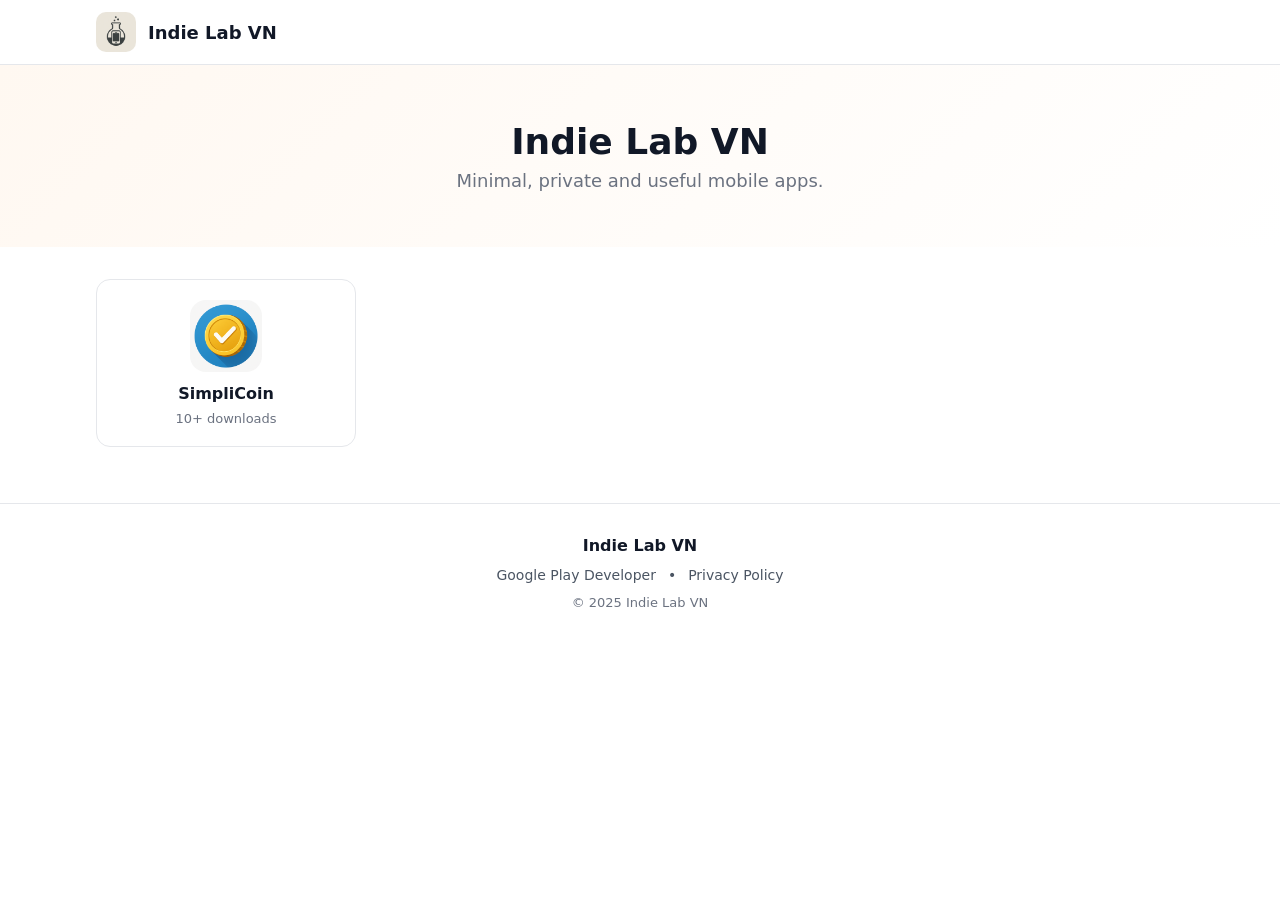
==== index.html @ 0fabdaf9 "first commit" ====
<!DOCTYPE html>
<html lang="en">
<head>
  <meta charset="UTF-8">
  <meta name="viewport" content="width=device-width, initial-scale=1">
  <title>Indie Lab VN</title>
  <meta name="description" content="Indie Lab VN - Minimal, useful mobile apps.">
  <link rel="icon" type="image/png" href="/images/icon.png">
  <style>
    :root { --fg:#111827; --muted:#6B7280; --accent:#EA580C; --bg:#ffffff; --card:#ffffff; --border:#e5e7eb; }
    *{box-sizing:border-box}
    body{margin:0;font-family:system-ui, -apple-system, Segoe UI, Roboto, Ubuntu, Cantarell, Noto Sans, Helvetica Neue, Arial, "Apple Color Emoji","Segoe UI Emoji";color:var(--fg);background:var(--bg);}
    a{color:inherit;text-decoration:none}
    .container{max-width:1120px;margin:0 auto;padding:0 16px}
    header{border-bottom:1px solid var(--border);background:#fff}
    .header-inner{display:flex;align-items:center;justify-content:space-between;height:64px}
    .brand{display:flex;align-items:center;gap:12px}
    .brand img{width:40px;height:40px;border-radius:10px}
    .brand h1{font-size:18px;margin:0}
    .hero{padding:56px 0;background:linear-gradient(135deg,#fff8f1 0%, #fff 100%);text-align:center}
    .hero h2{font-size:36px;margin:0 0 8px}
    .hero p{margin:0;color:var(--muted);font-size:18px}
    .grid{display:grid;grid-template-columns:repeat(1,minmax(0,1fr));gap:16px;padding:32px 0}
    @media(min-width:640px){.grid{grid-template-columns:repeat(2,1fr)}}
    @media(min-width:1024px){.grid{grid-template-columns:repeat(4,1fr)}}
    .card{border:1px solid var(--border);border-radius:14px;background:var(--card);padding:20px;transition:transform .2s ease, box-shadow .2s ease}
    .card:hover{transform:translateY(-2px);box-shadow:0 6px 20px rgba(17,24,39,.06)}
    .card .icon{display:flex;justify-content:center;margin-bottom:12px}
    .card .icon img{width:72px;height:72px;border-radius:16px}
    .card h3{font-size:16px;margin:8px 0;text-align:center}
    .meta{display:flex;justify-content:center;gap:10px;color:#6b7280;font-size:13px}
    footer{border-top:1px solid var(--border);padding:32px 0;margin-top:24px}
    .footer-links{display:flex;flex-wrap:wrap;gap:12px;justify-content:center;font-size:14px;color:#4b5563}
    .btn{display:inline-flex;align-items:center;gap:8px;padding:10px 14px;border-radius:10px;background:var(--accent);color:#fff;font-weight:600}
  </style>
</head>
<body>
  <header>
    <div class="container header-inner">
      <a class="brand" href="/">
        <img src="images\icon.png" alt="Indie Lab VN icon">
        <h1>Indie Lab VN</h1>
      </a>
    </div>
  </header>

  <main>
    <section class="hero">
      <div class="container">
        <h2>Indie Lab VN</h2>
        <p>Minimal, private and useful mobile apps.</p>
      </div>
    </section>

    <section>
      <div class="container">
        <div class="grid">
          <a class="card" href="apps\simplicoin.html">
            <div class="icon">
              <img src="images\simplicoin\icon.png" alt="Simple Calculator icon">
            </div>
            <h3>SimpliCoin</h3>
            <div class="meta">
              <span>10+ downloads</span>
            </div>
          </a>
          <!-- Add more apps by duplicating this card and editing -->
        </div>
      </div>
    </section>
  </main>

  <footer>
    <div class="container">
      <div style="text-align:center;margin-bottom:12px">
        <strong>Indie Lab VN</strong>
      </div>
      <nav class="footer-links">
        <a href="https://play.google.com/store/apps/dev" target="_blank" rel="noopener">Google Play Developer</a>
        <span>•</span>
        <a href="privacy\index.html">Privacy Policy</a>
      </nav>
      <div style="text-align:center;color:#6B7280;font-size:13px;margin-top:12px">© 2025 Indie Lab VN</div>
    </div>
  </footer>
</body>
</html>
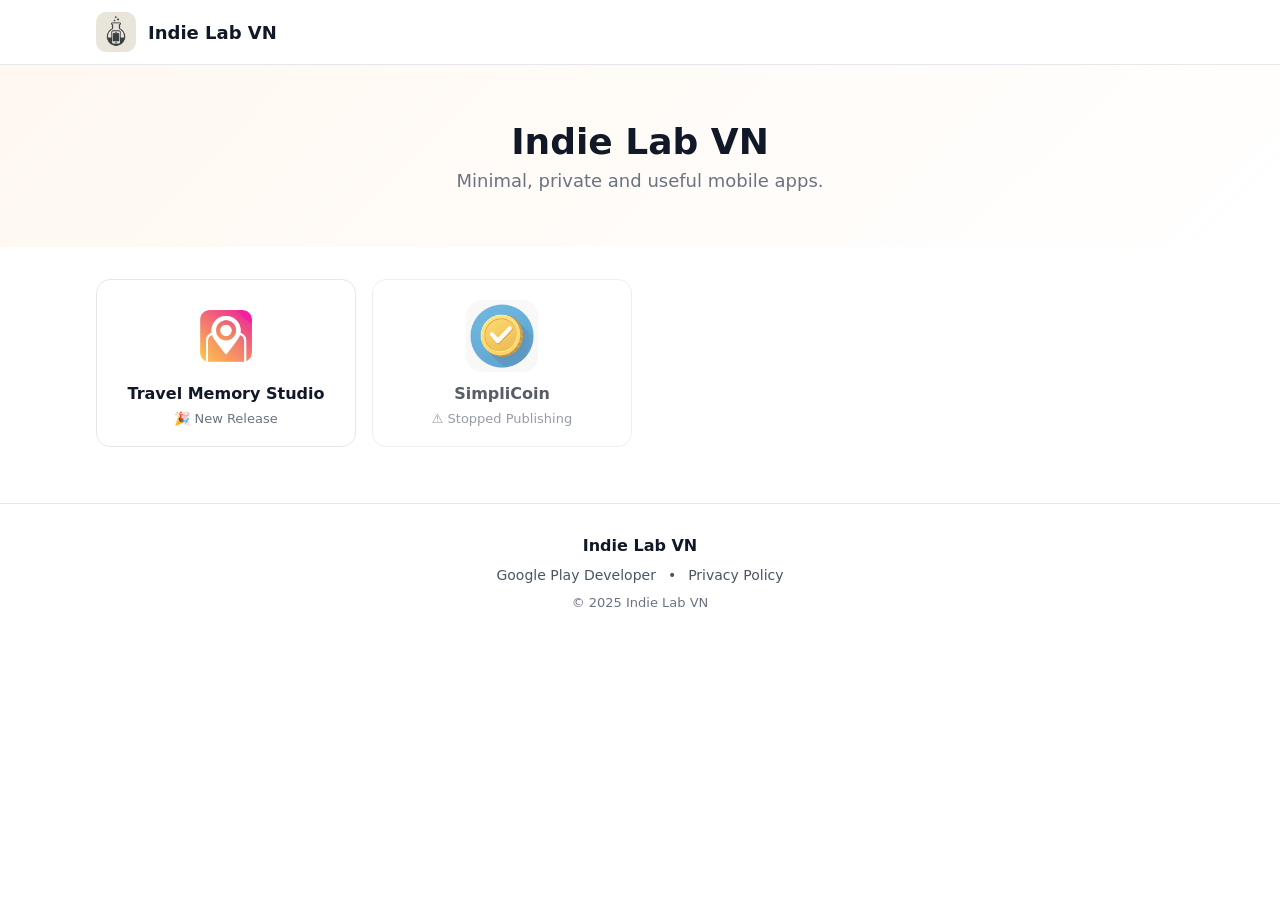
==== commit 082fc156: "add new product" ====
--- a/index.html
+++ b/index.html
@@ -55,13 +55,22 @@
     <section>
       <div class="container">
         <div class="grid">
-          <a class="card" href="apps\simplicoin.html">
+          <a class="card" href="apps/travel-memory-studio.html">
             <div class="icon">
-              <img src="images\simplicoin\icon.png" alt="Simple Calculator icon">
+              <img src="images/travel-memory-studio/logo.png" alt="Travel Memory Studio icon">
+            </div>
+            <h3>Travel Memory Studio</h3>
+            <div class="meta">
+              <span>🎉 New Release</span>
+            </div>
+          </a>
+          <a class="card" href="apps/simplicoin.html" style="opacity: 0.7;">
+            <div class="icon">
+              <img src="images/simplicoin/icon.png" alt="SimpliCoin icon">
             </div>
             <h3>SimpliCoin</h3>
             <div class="meta">
-              <span>10+ downloads</span>
+              <span>⚠️ Stopped Publishing</span>
             </div>
           </a>
           <!-- Add more apps by duplicating this card and editing -->
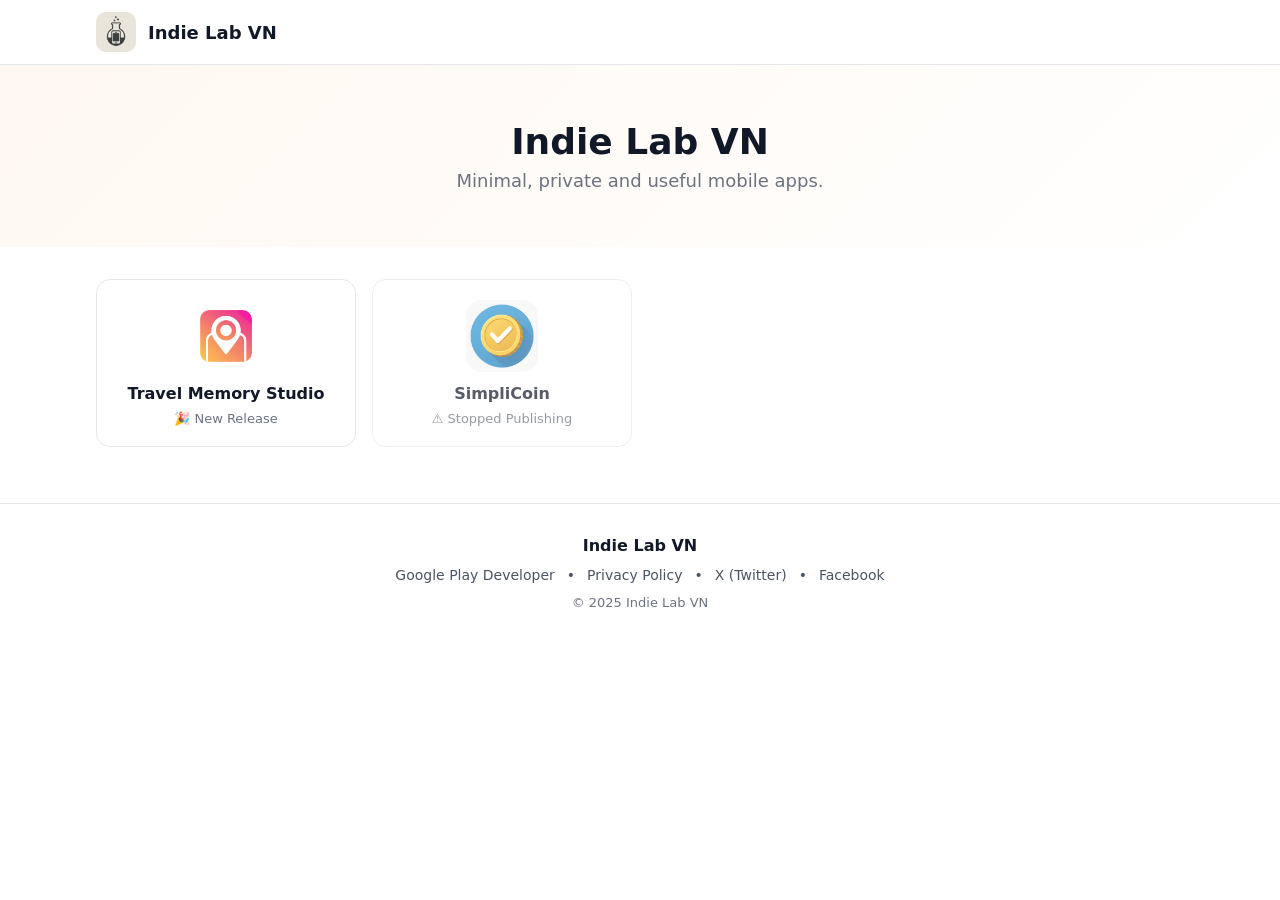
==== commit 09a928f7: "add link to X and fanpage" ====
--- a/index.html
+++ b/index.html
@@ -88,6 +88,10 @@
         <a href="https://play.google.com/store/apps/dev" target="_blank" rel="noopener">Google Play Developer</a>
         <span>•</span>
         <a href="privacy\index.html">Privacy Policy</a>
+        <span>•</span>
+        <a href="https://x.com/dinhtintr03" target="_blank" rel="noopener">X (Twitter)</a>
+        <span>•</span>
+        <a href="https://www.facebook.com/profile.php?id=61581807384739" target="_blank" rel="noopener">Facebook</a>
       </nav>
       <div style="text-align:center;color:#6B7280;font-size:13px;margin-top:12px">© 2025 Indie Lab VN</div>
     </div>
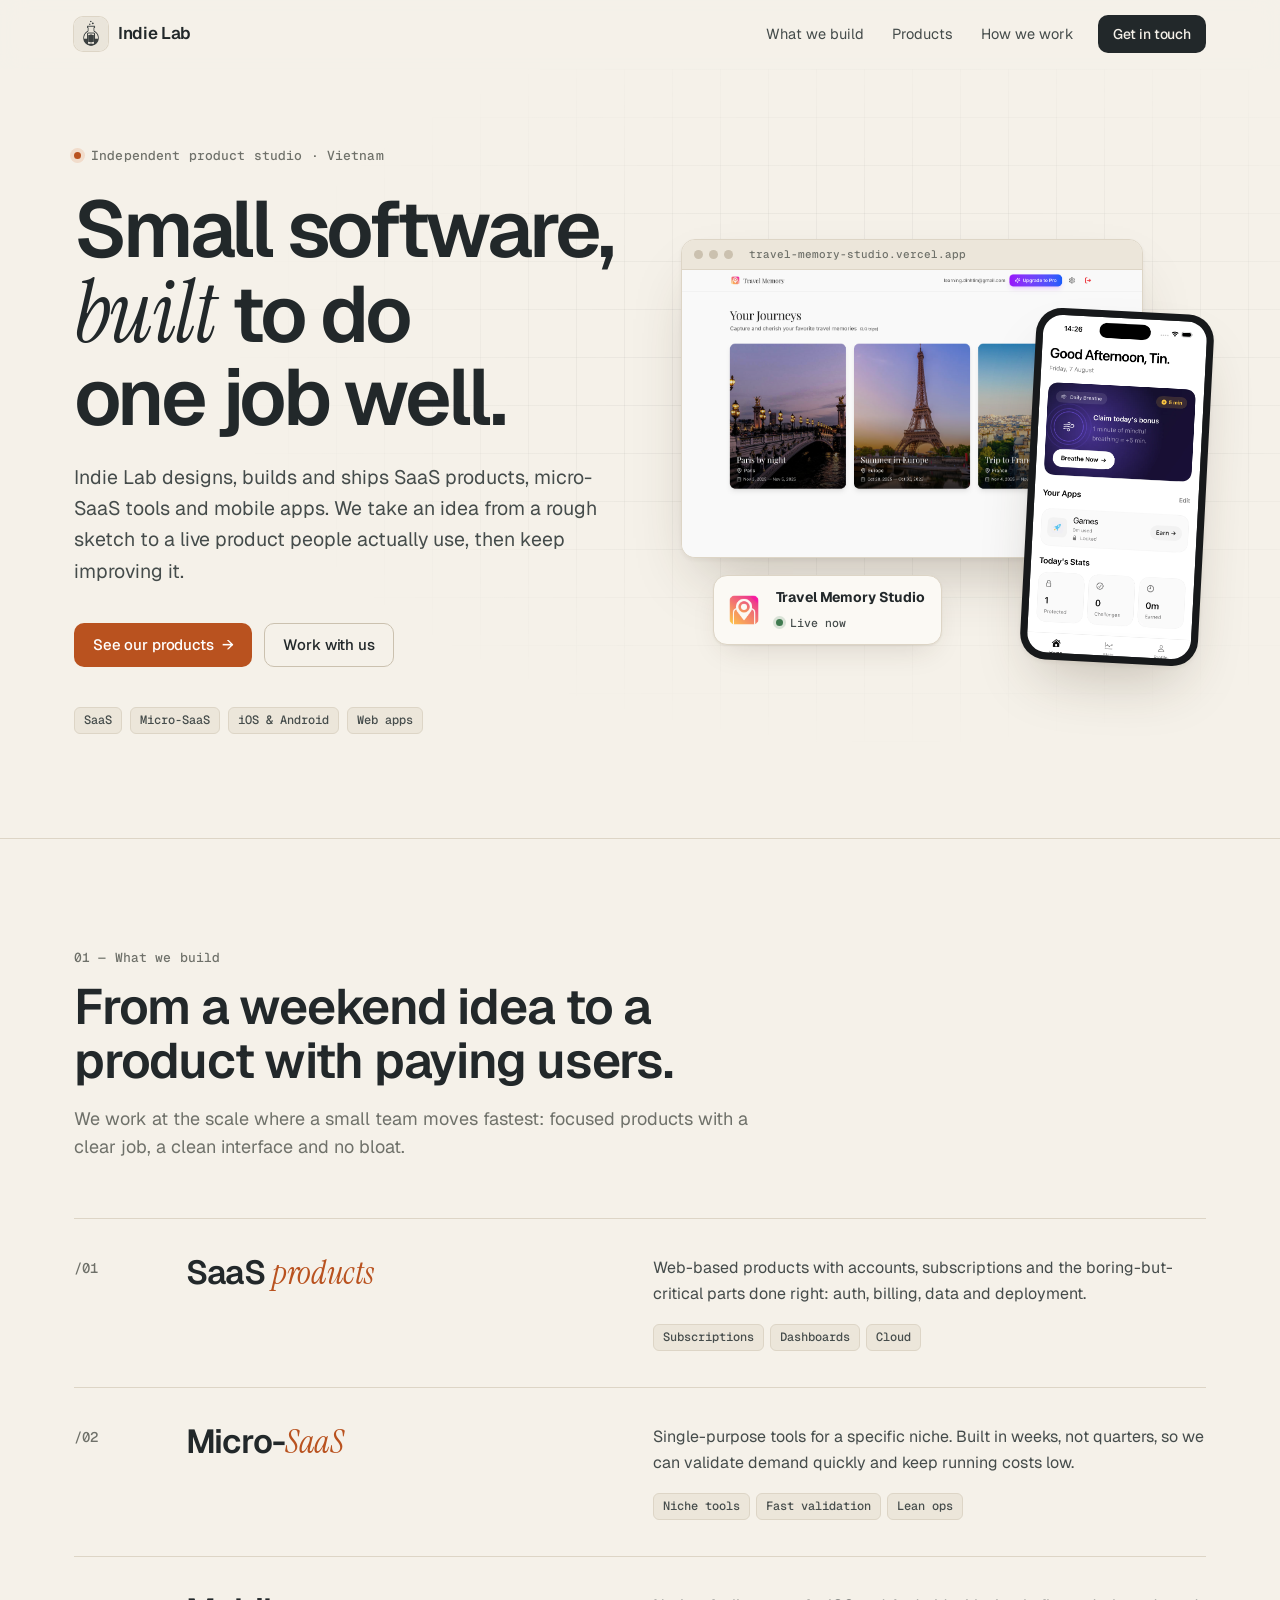
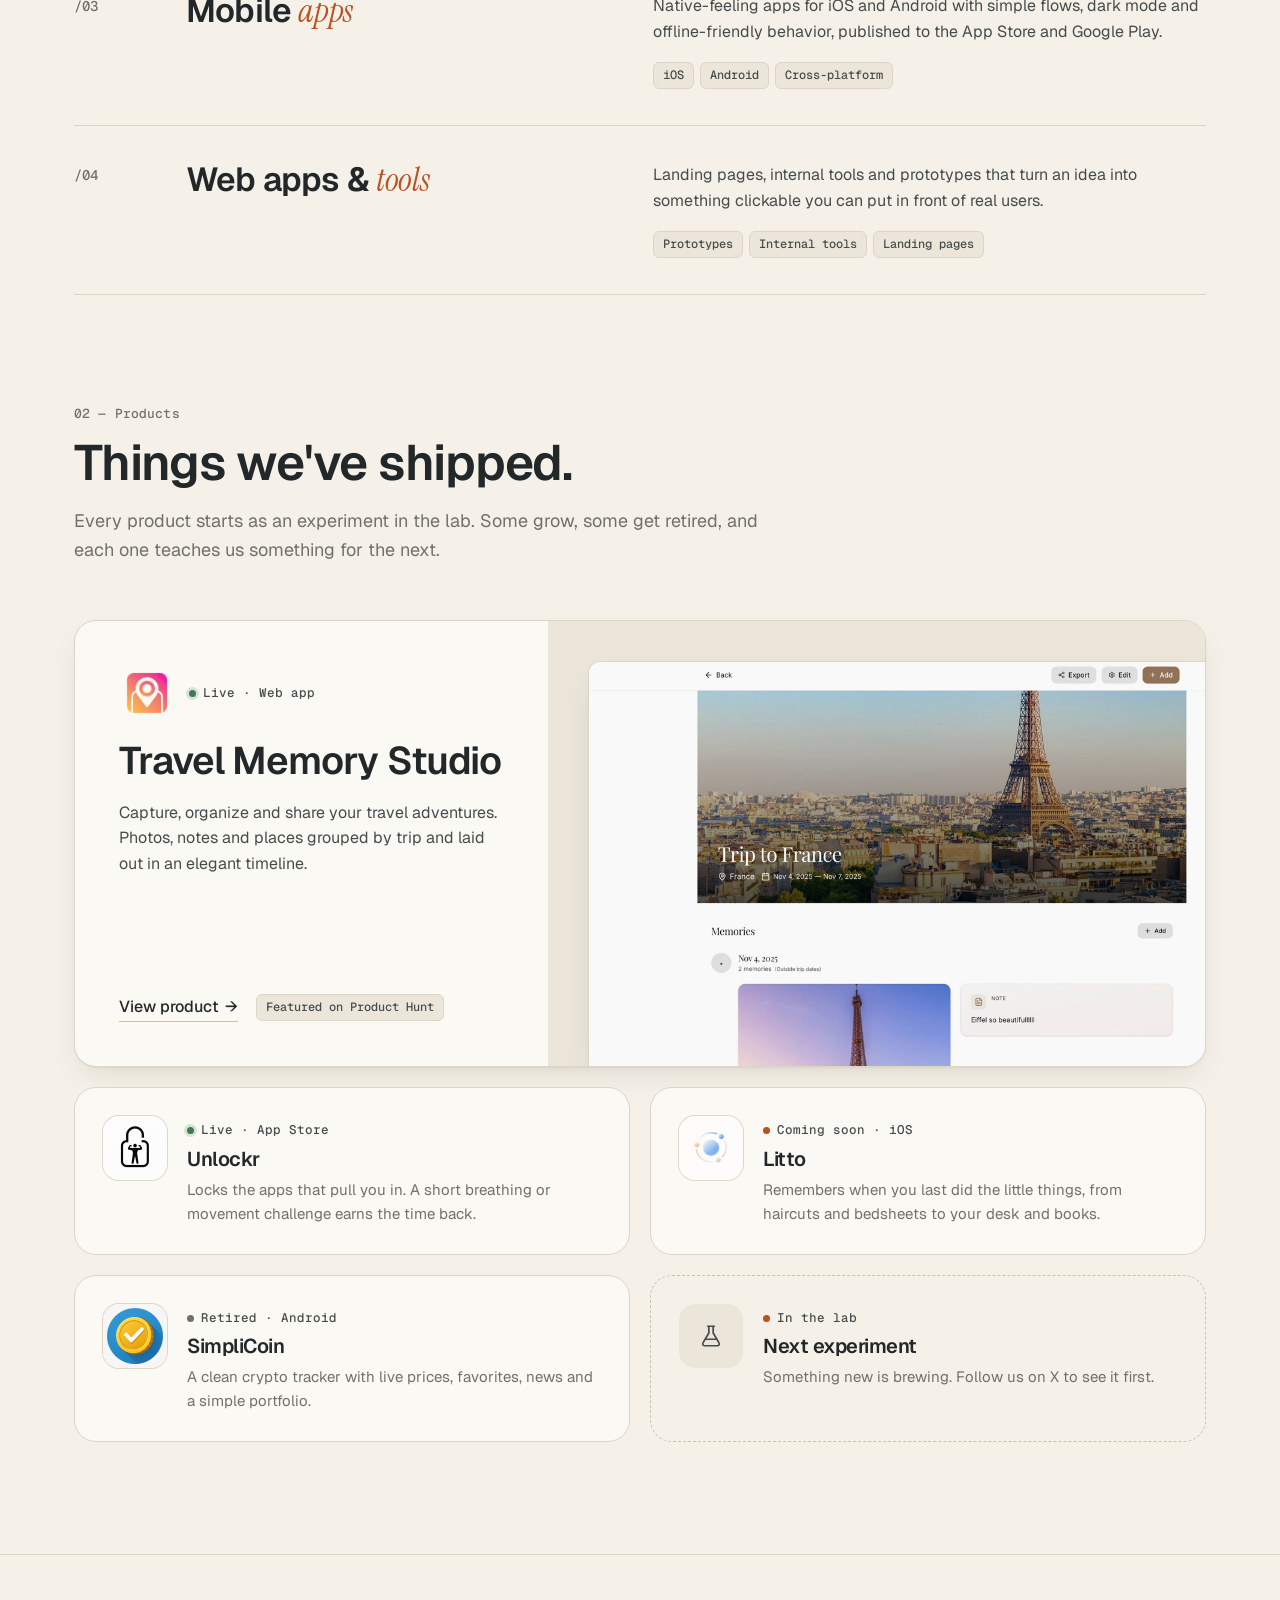
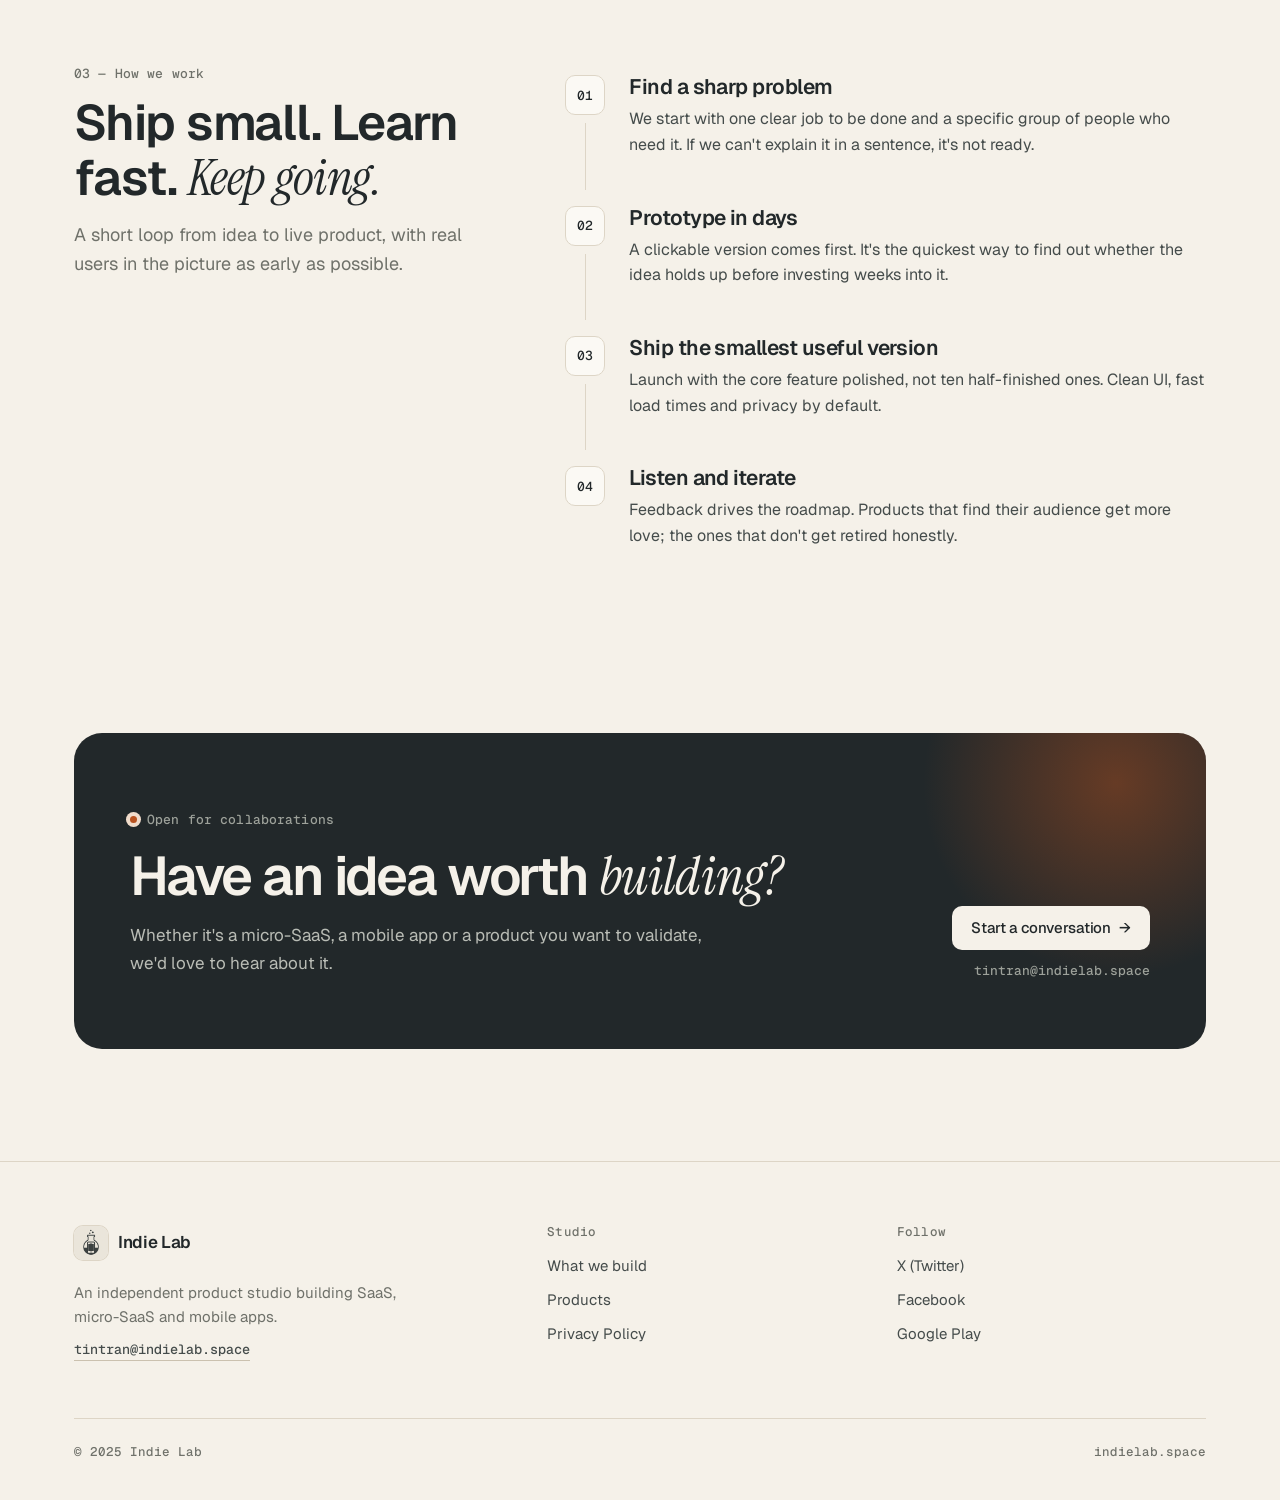
==== commit a24e0b20: "Move to indielab.space and redesign site as a product studio - Point CNAME to indielab.space and ren" ====
--- a/index.html
+++ b/index.html
@@ -1,101 +1,314 @@
 <!DOCTYPE html>
 <html lang="en">
+
 <head>
   <meta charset="UTF-8">
   <meta name="viewport" content="width=device-width, initial-scale=1">
-  <title>Indie Lab VN</title>
-  <meta name="description" content="Indie Lab VN - Minimal, useful mobile apps.">
+  <title>Indie Lab — SaaS, micro-SaaS &amp; mobile app studio</title>
+  <meta name="description"
+    content="Indie Lab is an independent product studio from Vietnam building SaaS, micro-SaaS and mobile apps — small, focused software that does one job well.">
+  <link rel="canonical" href="https://indielab.space/">
+  <meta property="og:type" content="website">
+  <meta property="og:site_name" content="Indie Lab">
+  <meta property="og:title" content="Indie Lab — SaaS, micro-SaaS &amp; mobile app studio">
+  <meta property="og:description"
+    content="Small, focused software that does one job well. Built and shipped by an independent lab.">
+  <meta property="og:url" content="https://indielab.space/">
+  <meta property="og:image" content="https://indielab.space/images/icon.png">
+  <meta name="twitter:card" content="summary">
+  <meta name="twitter:site" content="@dinhtintr03">
+  <meta name="theme-color" content="#F5F1E9">
   <link rel="icon" type="image/png" href="/images/icon.png">
-  <style>
-    :root { --fg:#111827; --muted:#6B7280; --accent:#EA580C; --bg:#ffffff; --card:#ffffff; --border:#e5e7eb; }
-    *{box-sizing:border-box}
-    body{margin:0;font-family:system-ui, -apple-system, Segoe UI, Roboto, Ubuntu, Cantarell, Noto Sans, Helvetica Neue, Arial, "Apple Color Emoji","Segoe UI Emoji";color:var(--fg);background:var(--bg);}
-    a{color:inherit;text-decoration:none}
-    .container{max-width:1120px;margin:0 auto;padding:0 16px}
-    header{border-bottom:1px solid var(--border);background:#fff}
-    .header-inner{display:flex;align-items:center;justify-content:space-between;height:64px}
-    .brand{display:flex;align-items:center;gap:12px}
-    .brand img{width:40px;height:40px;border-radius:10px}
-    .brand h1{font-size:18px;margin:0}
-    .hero{padding:56px 0;background:linear-gradient(135deg,#fff8f1 0%, #fff 100%);text-align:center}
-    .hero h2{font-size:36px;margin:0 0 8px}
-    .hero p{margin:0;color:var(--muted);font-size:18px}
-    .grid{display:grid;grid-template-columns:repeat(1,minmax(0,1fr));gap:16px;padding:32px 0}
-    @media(min-width:640px){.grid{grid-template-columns:repeat(2,1fr)}}
-    @media(min-width:1024px){.grid{grid-template-columns:repeat(4,1fr)}}
-    .card{border:1px solid var(--border);border-radius:14px;background:var(--card);padding:20px;transition:transform .2s ease, box-shadow .2s ease}
-    .card:hover{transform:translateY(-2px);box-shadow:0 6px 20px rgba(17,24,39,.06)}
-    .card .icon{display:flex;justify-content:center;margin-bottom:12px}
-    .card .icon img{width:72px;height:72px;border-radius:16px}
-    .card h3{font-size:16px;margin:8px 0;text-align:center}
-    .meta{display:flex;justify-content:center;gap:10px;color:#6b7280;font-size:13px}
-    footer{border-top:1px solid var(--border);padding:32px 0;margin-top:24px}
-    .footer-links{display:flex;flex-wrap:wrap;gap:12px;justify-content:center;font-size:14px;color:#4b5563}
-    .btn{display:inline-flex;align-items:center;gap:8px;padding:10px 14px;border-radius:10px;background:var(--accent);color:#fff;font-weight:600}
-  </style>
+  <link rel="apple-touch-icon" href="/images/icon.png">
+  <link rel="preconnect" href="https://fonts.googleapis.com">
+  <link rel="preconnect" href="https://fonts.gstatic.com" crossorigin>
+  <link
+    href="https://fonts.googleapis.com/css2?family=Geist:wght@400;500;600;700&family=Geist+Mono:wght@400;500&family=Instrument+Serif:ital@0;1&display=swap"
+    rel="stylesheet">
+  <link rel="stylesheet" href="/assets/site.css">
+  <script>document.documentElement.classList.add('js')</script>
+  <script src="/assets/site.js" defer></script>
 </head>
+
 <body>
-  <header>
+  <a class="skip" href="#main">Skip to content</a>
+
+  <header class="site-header">
     <div class="container header-inner">
-      <a class="brand" href="/">
-        <img src="images\icon.png" alt="Indie Lab VN icon">
-        <h1>Indie Lab VN</h1>
+      <a class="brand" href="/" aria-label="Indie Lab home">
+        <img src="/images/icon.png" alt="" width="34" height="34">
+        <span>Indie Lab</span>
       </a>
+      <nav class="nav" aria-label="Primary">
+        <a href="#build">What we build</a>
+        <a href="#work">Products</a>
+        <a href="#process">How we work</a>
+        <a class="btn btn-primary btn-sm" href="#contact">Get in touch</a>
+      </nav>
     </div>
   </header>
 
-  <main>
+  <main id="main">
+    <!-- Hero -->
     <section class="hero">
+      <div class="container hero-grid">
+        <div>
+          <span class="eyebrow reveal"><span class="dot"></span>Independent product studio · Vietnam</span>
+          <h1 class="reveal" style="--d:.06s">Small software, <span class="serif">built</span> to do one job well.</h1>
+          <p class="lede reveal" style="--d:.12s">Indie Lab designs, builds and ships SaaS products, micro-SaaS tools
+            and mobile apps. We take an idea from a rough sketch to a live product people actually use, then keep
+            improving it.</p>
+          <div class="hero-actions reveal" style="--d:.18s">
+            <a class="btn btn-accent" href="#work">See our products <span class="arrow" aria-hidden="true">→</span></a>
+            <a class="btn btn-ghost" href="#contact">Work with us</a>
+          </div>
+          <div class="hero-meta reveal" style="--d:.24s">
+            <span class="tag">SaaS</span>
+            <span class="tag">Micro-SaaS</span>
+            <span class="tag">iOS &amp; Android</span>
+            <span class="tag">Web apps</span>
+          </div>
+        </div>
+
+        <div class="collage reveal" style="--d:.15s" aria-hidden="true">
+          <div class="window">
+            <div class="window-bar">
+              <span></span><span></span><span></span><small>travel-memory-studio.vercel.app</small>
+            </div>
+            <img src="/images/travel-memory-studio/screenshots/0B77A373-2F72-4C60-94D4-BD437EB1A4AD.png" alt="">
+          </div>
+          <div class="phone">
+            <img src="/images/unlockr/screenshots/home.webp" alt="">
+          </div>
+          <div class="chip">
+            <img src="/images/travel-memory-studio/logo.png" alt="">
+            <div>
+              <strong>Travel Memory Studio</strong>
+              <span class="status live">Live now</span>
+            </div>
+          </div>
+        </div>
+      </div>
+    </section>
+
+    <hr class="divider">
+
+    <!-- What we build -->
+    <section class="section" id="build">
       <div class="container">
-        <h2>Indie Lab VN</h2>
-        <p>Minimal, private and useful mobile apps.</p>
-      </div>
-    </section>
-
-    <section>
+        <div class="section-head reveal">
+          <span class="eyebrow">01 — What we build</span>
+          <h2>From a weekend idea to a product with paying users.</h2>
+          <p>We work at the scale where a small team moves fastest: focused products with a clear job, a clean interface
+            and no bloat.</p>
+        </div>
+
+        <div class="disciplines">
+          <article class="discipline reveal">
+            <span class="num">/01</span>
+            <h3>SaaS <span class="serif">products</span></h3>
+            <div>
+              <p>Web-based products with accounts, subscriptions and the boring-but-critical parts done right: auth,
+                billing, data and deployment.</p>
+              <div class="tags"><span class="tag">Subscriptions</span><span class="tag">Dashboards</span><span
+                  class="tag">Cloud</span></div>
+            </div>
+          </article>
+          <article class="discipline reveal">
+            <span class="num">/02</span>
+            <h3>Micro-<span class="serif">SaaS</span></h3>
+            <div>
+              <p>Single-purpose tools for a specific niche. Built in weeks, not quarters, so we can validate demand
+                quickly and keep running costs low.</p>
+              <div class="tags"><span class="tag">Niche tools</span><span class="tag">Fast validation</span><span
+                  class="tag">Lean ops</span></div>
+            </div>
+          </article>
+          <article class="discipline reveal">
+            <span class="num">/03</span>
+            <h3>Mobile <span class="serif">apps</span></h3>
+            <div>
+              <p>Native-feeling apps for iOS and Android with simple flows, dark mode and offline-friendly behavior,
+                published to the App Store and Google Play.</p>
+              <div class="tags"><span class="tag">iOS</span><span class="tag">Android</span><span
+                  class="tag">Cross-platform</span></div>
+            </div>
+          </article>
+          <article class="discipline reveal">
+            <span class="num">/04</span>
+            <h3>Web apps &amp; <span class="serif">tools</span></h3>
+            <div>
+              <p>Landing pages, internal tools and prototypes that turn an idea into something clickable you can put in
+                front of real users.</p>
+              <div class="tags"><span class="tag">Prototypes</span><span class="tag">Internal tools</span><span
+                  class="tag">Landing pages</span></div>
+            </div>
+          </article>
+        </div>
+      </div>
+    </section>
+
+    <!-- Products -->
+    <section class="section" id="work" style="padding-top:0">
       <div class="container">
-        <div class="grid">
-          <a class="card" href="apps/travel-memory-studio.html">
-            <div class="icon">
-              <img src="images/travel-memory-studio/logo.png" alt="Travel Memory Studio icon">
+        <div class="section-head reveal">
+          <span class="eyebrow">02 — Products</span>
+          <h2>Things we've shipped.</h2>
+          <p>Every product starts as an experiment in the lab. Some grow, some get retired, and each one teaches us
+            something for the next.</p>
+        </div>
+
+        <a class="feature-card reveal" href="/apps/travel-memory-studio.html">
+          <div class="feature-body">
+            <div class="app-id">
+              <img src="/images/travel-memory-studio/logo.png" alt="Travel Memory Studio icon" width="56" height="56">
+              <span class="status live">Live · Web app</span>
             </div>
             <h3>Travel Memory Studio</h3>
-            <div class="meta">
-              <span>🎉 New Release</span>
+            <p>Capture, organize and share your travel adventures. Photos, notes and places grouped by trip and laid out
+              in an elegant timeline.</p>
+            <div class="actions">
+              <span class="link-arrow">View product <span class="arrow" aria-hidden="true">→</span></span>
+              <span class="tag">Featured on Product Hunt</span>
+            </div>
+          </div>
+          <div class="feature-media">
+            <img src="/images/travel-memory-studio/screenshots/EC80188B-14FF-4B1F-B94F-28E29C2C4F31_1_105_c.jpeg"
+              alt="Travel Memory Studio trip page with a cover photo of Paris and a memories timeline" loading="lazy">
+          </div>
+        </a>
+
+        <div class="work-grid">
+          <a class="work-card reveal" href="/apps/unlockr.html">
+            <img src="/images/unlockr/icon.png" alt="Unlockr icon" width="64" height="64">
+            <div>
+              <span class="status live">Live · App Store</span>
+              <h3>Unlockr</h3>
+              <p>Locks the apps that pull you in. A short breathing or movement challenge earns the time back.</p>
             </div>
           </a>
-          <a class="card" href="apps/simplicoin.html" style="opacity: 0.7;">
-            <div class="icon">
-              <img src="images/simplicoin/icon.png" alt="SimpliCoin icon">
-            </div>
-            <h3>SimpliCoin</h3>
-            <div class="meta">
-              <span>⚠️ Stopped Publishing</span>
+          <a class="work-card reveal" href="/apps/litto.html" style="--d:.08s">
+            <img src="/images/litto/icon.png" alt="Litto icon" width="64" height="64">
+            <div>
+              <span class="status soon">Coming soon · iOS</span>
+              <h3>Litto</h3>
+              <p>Remembers when you last did the little things, from haircuts and bedsheets to your desk and books.</p>
             </div>
           </a>
-          <!-- Add more apps by duplicating this card and editing -->
+          <a class="work-card reveal" href="/apps/simplicoin.html">
+            <img src="/images/simplicoin/icon.png" alt="SimpliCoin icon" width="64" height="64">
+            <div>
+              <span class="status">Retired · Android</span>
+              <h3>SimpliCoin</h3>
+              <p>A clean crypto tracker with live prices, favorites, news and a simple portfolio.</p>
+            </div>
+          </a>
+          <div class="work-card placeholder reveal" style="--d:.08s">
+            <div class="flask" aria-hidden="true">
+              <svg width="26" height="26" viewBox="0 0 24 24" fill="none" stroke="currentColor" stroke-width="1.6"
+                stroke-linecap="round" stroke-linejoin="round">
+                <path d="M9 3h6M10 3v6.2L4.6 18.4A1.7 1.7 0 0 0 6.1 21h11.8a1.7 1.7 0 0 0 1.5-2.6L14 9.2V3" />
+                <path d="M7.5 15h9" />
+              </svg>
+            </div>
+            <div>
+              <span class="status soon">In the lab</span>
+              <h3>Next experiment</h3>
+              <p>Something new is brewing. Follow us on X to see it first.</p>
+            </div>
+          </div>
+        </div>
+      </div>
+    </section>
+
+    <hr class="divider">
+
+    <!-- Process -->
+    <section class="section" id="process">
+      <div class="container process-wrap">
+        <div class="section-head reveal">
+          <span class="eyebrow">03 — How we work</span>
+          <h2>Ship small. Learn fast. <span class="serif">Keep going.</span></h2>
+          <p>A short loop from idea to live product, with real users in the picture as early as possible.</p>
+        </div>
+
+        <ol class="steps">
+          <li class="reveal">
+            <h3>Find a sharp problem</h3>
+            <p>We start with one clear job to be done and a specific group of people who need it. If we can't explain it
+              in a sentence, it's not ready.</p>
+          </li>
+          <li class="reveal">
+            <h3>Prototype in days</h3>
+            <p>A clickable version comes first. It's the quickest way to find out whether the idea holds up before
+              investing weeks into it.</p>
+          </li>
+          <li class="reveal">
+            <h3>Ship the smallest useful version</h3>
+            <p>Launch with the core feature polished, not ten half-finished ones. Clean UI, fast load times and privacy
+              by default.</p>
+          </li>
+          <li class="reveal">
+            <h3>Listen and iterate</h3>
+            <p>Feedback drives the roadmap. Products that find their audience get more love; the ones that don't get
+              retired honestly.</p>
+          </li>
+        </ol>
+      </div>
+    </section>
+
+    <!-- Contact -->
+    <section class="section-tight" id="contact">
+      <div class="container">
+        <div class="cta reveal">
+          <div>
+            <span class="eyebrow"><span class="dot"></span>Open for collaborations</span>
+            <h2>Have an idea worth <span class="serif">building?</span></h2>
+            <p>Whether it's a micro-SaaS, a mobile app or a product you want to validate, we'd love to hear about it.
+            </p>
+          </div>
+          <div>
+            <a class="btn btn-light" href="mailto:tintran@indielab.space?subject=Hello%20Indie%20Lab">Start a
+              conversation <span class="arrow" aria-hidden="true">→</span></a>
+            <span class="cta-mail">tintran@indielab.space</span>
+          </div>
         </div>
       </div>
     </section>
   </main>
 
-  <footer>
+  <footer class="site-footer">
     <div class="container">
-      <div style="text-align:center;margin-bottom:12px">
-        <strong>Indie Lab VN</strong>
-      </div>
-      <nav class="footer-links">
-        <a href="https://play.google.com/store/apps/dev" target="_blank" rel="noopener">Google Play Developer</a>
-        <span>•</span>
-        <a href="privacy\index.html">Privacy Policy</a>
-        <span>•</span>
-        <a href="https://x.com/dinhtintr03" target="_blank" rel="noopener">X (Twitter)</a>
-        <span>•</span>
-        <a href="https://www.facebook.com/profile.php?id=61581807384739" target="_blank" rel="noopener">Facebook</a>
-      </nav>
-      <div style="text-align:center;color:#6B7280;font-size:13px;margin-top:12px">© 2025 Indie Lab VN</div>
+      <div class="footer-grid">
+        <div>
+          <a class="brand" href="/"><img src="/images/icon.png" alt="" width="34" height="34"><span>Indie Lab</span></a>
+          <p>An independent product studio building SaaS, micro-SaaS and mobile apps.</p>
+          <a class="footer-mail" href="mailto:tintran@indielab.space">tintran@indielab.space</a>
+        </div>
+        <div>
+          <h4>Studio</h4>
+          <ul>
+            <li><a href="#build">What we build</a></li>
+            <li><a href="#work">Products</a></li>
+            <li><a href="/privacy/">Privacy Policy</a></li>
+          </ul>
+        </div>
+        <div>
+          <h4>Follow</h4>
+          <ul>
+            <li><a href="https://x.com/dinhtintr03" target="_blank" rel="noopener">X (Twitter)</a></li>
+            <li><a href="https://www.facebook.com/profile.php?id=61581807384739" target="_blank"
+                rel="noopener">Facebook</a></li>
+            <li><a href="https://play.google.com/store/apps/dev" target="_blank" rel="noopener">Google Play</a></li>
+          </ul>
+        </div>
+      </div>
+      <div class="footer-bottom">
+        <span>© 2025 Indie Lab</span>
+        <span>indielab.space</span>
+      </div>
     </div>
   </footer>
 </body>
-</html>
-
+
+</html>
--- a/assets/site.css
+++ b/assets/site.css
@@ -0,0 +1,305 @@
+/* Indie Lab — shared styles */
+:root {
+  --paper: #F5F1E9;
+  --paper-2: #ECE6DA;
+  --paper-3: #E3DCCD;
+  --surface: #FBF9F4;
+  --ink: #22282A;
+  --ink-2: #454C4B;
+  --muted: #6F716A;
+  --line: #DDD5C6;
+  --line-strong: #CBC1AF;
+  --accent: #B9521F;
+  --accent-hover: #A2461A;
+  --accent-soft: #F1DCCB;
+  --ok: #3F7A4F;
+  --shadow: 0 1px 2px rgba(60, 45, 25, .06), 0 12px 32px -12px rgba(60, 45, 25, .18);
+  --shadow-lg: 0 2px 4px rgba(60, 45, 25, .05), 0 30px 60px -20px rgba(60, 45, 25, .28);
+  --r-sm: 8px;
+  --r-md: 14px;
+  --r-lg: 22px;
+  --sans: "Geist", ui-sans-serif, system-ui, -apple-system, "Segoe UI", Roboto, sans-serif;
+  --mono: "Geist Mono", ui-monospace, SFMono-Regular, Menlo, monospace;
+  --serif: "Instrument Serif", Georgia, serif;
+  --container: 1180px;
+}
+
+*, *::before, *::after { box-sizing: border-box; }
+html { scroll-behavior: smooth; -webkit-text-size-adjust: 100%; }
+body {
+  margin: 0;
+  font-family: var(--sans);
+  font-size: 16px;
+  line-height: 1.6;
+  color: var(--ink);
+  background: var(--paper);
+  -webkit-font-smoothing: antialiased;
+  text-rendering: optimizeLegibility;
+}
+img { max-width: 100%; display: block; }
+a { color: inherit; text-decoration: none; }
+h1, h2, h3, h4 { margin: 0; line-height: 1.1; letter-spacing: -0.025em; font-weight: 600; text-wrap: balance; }
+p { margin: 0; text-wrap: pretty; }
+em.serif, .serif { font-family: var(--serif); font-style: italic; font-weight: 400; letter-spacing: -0.01em; }
+:focus-visible { outline: 2px solid var(--accent); outline-offset: 3px; border-radius: 4px; }
+::selection { background: var(--accent-soft); }
+
+.container { width: 100%; max-width: var(--container); margin: 0 auto; padding: 0 24px; }
+@media (max-width: 640px) { .container { padding: 0 16px; } }
+
+.skip { position: absolute; left: 16px; top: -48px; z-index: 50; background: var(--ink); color: var(--paper); padding: 8px 14px; border-radius: var(--r-sm); transition: top .2s; }
+.skip:focus { top: 12px; }
+
+/* ---------- Header ---------- */
+.site-header {
+  position: sticky; top: 0; z-index: 20;
+  background: color-mix(in srgb, var(--paper) 82%, transparent);
+  backdrop-filter: saturate(1.4) blur(12px);
+  -webkit-backdrop-filter: saturate(1.4) blur(12px);
+  border-bottom: 1px solid transparent;
+  transition: border-color .25s ease;
+}
+.site-header.is-scrolled { border-bottom-color: var(--line); }
+.header-inner { display: flex; align-items: center; justify-content: space-between; height: 68px; gap: 16px; }
+.brand { display: inline-flex; align-items: center; gap: 10px; font-weight: 600; letter-spacing: -0.02em; font-size: 17px; }
+.brand img { width: 34px; height: 34px; border-radius: 9px; box-shadow: 0 0 0 1px var(--line); }
+.nav { display: flex; align-items: center; gap: 4px; }
+.nav a:not(.btn) { padding: 8px 12px; border-radius: var(--r-sm); font-size: 14.5px; color: var(--ink-2); transition: color .2s, background-color .2s; }
+.nav a:not(.btn):hover { color: var(--ink); background: var(--paper-2); }
+.nav a[aria-current="page"] { color: var(--ink); }
+.nav .btn { margin-left: 8px; }
+@media (max-width: 760px) { .nav a:not(.btn) { display: none; } }
+
+/* ---------- Buttons ---------- */
+.btn {
+  display: inline-flex; align-items: center; justify-content: center; gap: 8px;
+  height: 44px; padding: 0 18px; border-radius: 10px;
+  font: 500 15px/1 var(--sans); letter-spacing: -0.01em;
+  border: 1px solid transparent; cursor: pointer;
+  transition: background-color .2s, border-color .2s, color .2s, transform .15s ease;
+}
+.btn:active { transform: translateY(1px) scale(.985); }
+.btn-primary { background: var(--ink); color: var(--paper); }
+.btn-primary:hover { background: #0F1314; }
+.btn-accent { background: var(--accent); color: #fff; }
+.btn-accent:hover { background: var(--accent-hover); }
+.btn-ghost { border-color: var(--line-strong); color: var(--ink); background: transparent; }
+.btn-ghost:hover { background: var(--paper-2); border-color: var(--ink-2); }
+.btn-sm { height: 38px; padding: 0 14px; font-size: 14px; }
+.btn[aria-disabled="true"] { background: var(--paper-3); color: var(--muted); cursor: not-allowed; }
+.btn .arrow { transition: transform .2s ease; }
+.btn:hover .arrow, .link-arrow:hover .arrow { transform: translateX(3px); }
+.link-arrow { display: inline-flex; align-items: center; gap: 6px; font-weight: 500; border-bottom: 1px solid var(--line-strong); padding-bottom: 2px; transition: border-color .2s; }
+.link-arrow:hover { border-color: var(--ink); }
+.link-arrow .arrow { display: inline-block; transition: transform .2s ease; }
+
+/* ---------- Labels ---------- */
+.eyebrow { display: inline-flex; align-items: center; gap: 10px; font: 500 13px/1 var(--mono); color: var(--muted); letter-spacing: 0.01em; }
+.eyebrow .dot { width: 7px; height: 7px; border-radius: 50%; background: var(--accent); box-shadow: 0 0 0 4px var(--accent-soft); }
+.tag { display: inline-flex; align-items: center; gap: 6px; padding: 4px 9px; border-radius: 6px; font: 500 12px/1.4 var(--mono); color: var(--ink-2); background: var(--paper-2); border: 1px solid var(--line); }
+.status { display: inline-flex; align-items: center; gap: 7px; font: 500 12.5px/1 var(--mono); color: var(--ink-2); }
+.status::before { content: ""; width: 7px; height: 7px; border-radius: 50%; background: var(--muted); }
+.status.live::before { background: var(--ok); box-shadow: 0 0 0 3px rgba(63, 122, 79, .18); }
+.status.soon::before { background: var(--accent); }
+
+/* ---------- Sections ---------- */
+.section { padding: 112px 0; }
+.section-tight { padding: 72px 0; }
+.section-head { display: grid; grid-template-columns: 1fr; gap: 16px; margin-bottom: 56px; max-width: 720px; }
+.section-head h2 { font-size: clamp(2rem, 4.2vw, 3.1rem); }
+.section-head p { color: var(--muted); font-size: 18px; max-width: 60ch; }
+.divider { border: 0; border-top: 1px solid var(--line); margin: 0; }
+@media (max-width: 640px) { .section { padding: 80px 0; } .section-head { margin-bottom: 40px; } }
+
+/* ---------- Hero ---------- */
+.hero { position: relative; padding: 72px 0 104px; overflow: hidden; }
+.hero::before {
+  content: ""; position: absolute; inset: 0; z-index: -1; pointer-events: none;
+  background-image:
+    linear-gradient(to right, rgba(34, 40, 42, .06) 1px, transparent 1px),
+    linear-gradient(to bottom, rgba(34, 40, 42, .06) 1px, transparent 1px);
+  background-size: 48px 48px;
+  -webkit-mask-image: radial-gradient(ellipse 70% 65% at 70% 40%, #000 20%, transparent 75%);
+  mask-image: radial-gradient(ellipse 70% 65% at 70% 40%, #000 20%, transparent 75%);
+}
+.hero-grid { display: grid; grid-template-columns: 1.05fr 1fr; gap: 56px; align-items: center; }
+.hero h1 { font-size: clamp(2.7rem, 6.2vw, 5.1rem); line-height: 1.02; letter-spacing: -0.045em; margin: 22px 0 24px; }
+.hero h1 .serif { font-size: 1.08em; letter-spacing: -0.02em; }
+.hero .lede { font-size: clamp(1.05rem, 1.6vw, 1.22rem); color: var(--ink-2); max-width: 52ch; }
+.hero-actions { display: flex; flex-wrap: wrap; gap: 12px; margin-top: 36px; }
+.hero-meta { display: flex; flex-wrap: wrap; gap: 8px; margin-top: 40px; }
+@media (max-width: 960px) { .hero-grid { grid-template-columns: 1fr; gap: 64px; } .hero { padding-top: 48px; } }
+
+/* Hero collage */
+.collage { position: relative; aspect-ratio: 1 / .86; }
+.window {
+  position: absolute; left: 0; top: 6%; width: 88%;
+  background: var(--surface); border-radius: var(--r-md); overflow: hidden;
+  box-shadow: var(--shadow-lg); border: 1px solid var(--line);
+}
+.window-bar { display: flex; align-items: center; gap: 6px; height: 30px; padding: 0 12px; background: var(--paper-2); border-bottom: 1px solid var(--line); }
+.window-bar span { width: 9px; height: 9px; border-radius: 50%; background: var(--line-strong); }
+.window-bar small { margin-left: 10px; font: 500 11px/1 var(--mono); color: var(--muted); }
+.window img { width: 100%; aspect-ratio: 16 / 10; object-fit: cover; object-position: top; }
+.phone {
+  position: absolute; right: 0; bottom: 0; width: 34%;
+  border-radius: 26px; padding: 7px; background: #17191B;
+  box-shadow: var(--shadow-lg); transform: rotate(3deg);
+}
+.phone img { border-radius: 20px; aspect-ratio: 9 / 18.5; object-fit: cover; object-position: top; }
+.chip {
+  position: absolute; left: 6%; bottom: 4%;
+  display: flex; align-items: center; gap: 12px; padding: 10px 16px 10px 10px;
+  background: var(--surface); border: 1px solid var(--line); border-radius: 14px; box-shadow: var(--shadow);
+}
+.chip img { width: 40px; height: 40px; border-radius: 10px; }
+.chip strong { display: block; font-size: 14px; letter-spacing: -0.01em; }
+.chip .status { font-size: 11.5px; }
+
+/* ---------- Disciplines ---------- */
+.disciplines { border-top: 1px solid var(--line); }
+.discipline {
+  display: grid; grid-template-columns: 80px minmax(0, 1.1fr) minmax(0, 1.4fr); gap: 32px;
+  padding: 36px 0; border-bottom: 1px solid var(--line); align-items: start;
+  transition: background-color .3s ease;
+}
+.discipline .num { font: 500 14px/1.9 var(--mono); color: var(--muted); }
+.discipline h3 { font-size: clamp(1.5rem, 2.6vw, 2.1rem); }
+.discipline h3 .serif { color: var(--accent); }
+.discipline p { color: var(--ink-2); max-width: 54ch; }
+.discipline .tags { display: flex; flex-wrap: wrap; gap: 6px; margin-top: 18px; }
+@media (max-width: 760px) { .discipline { grid-template-columns: 1fr; gap: 12px; padding: 28px 0; } }
+
+/* ---------- Work ---------- */
+.feature-card {
+  display: grid; grid-template-columns: minmax(0, .9fr) minmax(0, 1.25fr); gap: 0;
+  background: var(--surface); border: 1px solid var(--line); border-radius: var(--r-lg); overflow: hidden;
+  box-shadow: var(--shadow); transition: transform .35s cubic-bezier(.2, .8, .2, 1), box-shadow .35s ease;
+}
+.feature-card:hover { transform: translateY(-3px); box-shadow: var(--shadow-lg); }
+.feature-body { padding: 44px; display: flex; flex-direction: column; gap: 18px; }
+.feature-body h3 { font-size: clamp(1.7rem, 3vw, 2.4rem); }
+.feature-body p { color: var(--ink-2); }
+.feature-body .app-id { display: flex; align-items: center; gap: 14px; }
+.feature-body .app-id img { width: 56px; height: 56px; border-radius: 14px; }
+.feature-body .actions { margin-top: auto; padding-top: 12px; display: flex; flex-wrap: wrap; gap: 18px; align-items: center; }
+.feature-media { background: var(--paper-2); padding: 40px 0 0 40px; display: flex; align-items: flex-end; }
+.feature-media img { border-radius: 12px 0 0 0; border: 1px solid var(--line); border-right: 0; border-bottom: 0; box-shadow: var(--shadow); width: 100%; aspect-ratio: 16 / 10.5; object-fit: cover; object-position: top left; }
+@media (max-width: 900px) { .feature-card { grid-template-columns: 1fr; } .feature-body { padding: 32px 24px; } .feature-media { padding: 24px 0 0 24px; } }
+
+.work-grid { display: grid; grid-template-columns: 1fr 1fr; gap: 20px; margin-top: 20px; }
+.work-card {
+  display: flex; gap: 20px; padding: 28px; border-radius: var(--r-lg);
+  background: var(--surface); border: 1px solid var(--line); transition: border-color .25s, transform .3s ease;
+}
+a.work-card:hover { border-color: var(--line-strong); transform: translateY(-2px); }
+.work-card img { width: 64px; height: 64px; border-radius: 16px; flex: none; box-shadow: 0 0 0 1px var(--line); }
+.work-card h3 { font-size: 20px; margin: 6px 0 8px; }
+.work-card p { color: var(--muted); font-size: 15px; }
+.work-card.placeholder { background: transparent; border-style: dashed; border-color: var(--line-strong); }
+.work-card .flask { width: 64px; height: 64px; border-radius: 16px; flex: none; display: grid; place-items: center; background: var(--paper-2); color: var(--ink-2); }
+@media (max-width: 760px) { .work-grid { grid-template-columns: 1fr; } .work-card { padding: 22px; } }
+
+/* ---------- Process ---------- */
+.process-wrap { display: grid; grid-template-columns: minmax(0, .8fr) minmax(0, 1.2fr); gap: 64px; align-items: start; }
+.process-wrap .section-head { position: sticky; top: 108px; margin-bottom: 0; }
+.steps { list-style: none; margin: 0; padding: 0; counter-reset: step; }
+.steps li { position: relative; padding: 0 0 40px 64px; counter-increment: step; }
+.steps li::before {
+  content: counter(step, decimal-leading-zero); position: absolute; left: 0; top: 0;
+  width: 40px; height: 40px; display: grid; place-items: center; border-radius: 10px;
+  font: 500 13px/1 var(--mono); background: var(--surface); border: 1px solid var(--line);
+}
+.steps li::after { content: ""; position: absolute; left: 20px; top: 48px; bottom: 8px; width: 1px; background: var(--line); }
+.steps li:last-child { padding-bottom: 0; }
+.steps li:last-child::after { display: none; }
+.steps h3 { font-size: 21px; margin: 8px 0 8px; }
+.steps p { color: var(--ink-2); max-width: 56ch; }
+@media (max-width: 900px) { .process-wrap { grid-template-columns: 1fr; gap: 40px; } .process-wrap .section-head { position: static; } }
+
+/* ---------- CTA ---------- */
+.cta {
+  position: relative; overflow: hidden; border-radius: 28px; padding: 72px 56px;
+  background: var(--ink); color: var(--paper);
+  display: grid; grid-template-columns: minmax(0, 1.4fr) auto; gap: 40px; align-items: end;
+}
+.cta::after {
+  content: ""; position: absolute; right: -120px; top: -160px; width: 420px; height: 420px; border-radius: 50%;
+  background: radial-gradient(circle, rgba(185, 82, 31, .45), transparent 65%); pointer-events: none;
+}
+.cta h2 { font-size: clamp(2rem, 4.4vw, 3.4rem); letter-spacing: -0.04em; }
+.cta p { color: #B9BCB5; margin-top: 16px; max-width: 52ch; font-size: 17px; }
+.cta .eyebrow { color: #9DA19A; margin-bottom: 20px; }
+.cta .btn-light { background: var(--paper); color: var(--ink); position: relative; z-index: 1; }
+.cta .btn-light:hover { background: #fff; }
+.cta-mail { display: block; margin-top: 14px; font: 500 13px/1 var(--mono); color: #9DA19A; text-align: right; position: relative; z-index: 1; }
+@media (max-width: 760px) { .cta { grid-template-columns: 1fr; padding: 48px 24px; border-radius: 22px; } .cta-mail { text-align: left; } }
+
+/* ---------- Footer ---------- */
+.site-footer { padding: 64px 0 40px; margin-top: 40px; border-top: 1px solid var(--line); }
+.footer-grid { display: grid; grid-template-columns: 1.4fr 1fr 1fr; gap: 40px; }
+.footer-grid p { color: var(--muted); font-size: 15px; margin-top: 14px; max-width: 34ch; }
+.footer-grid h4 { font: 500 12.5px/1 var(--mono); color: var(--muted); letter-spacing: 0.02em; margin-bottom: 16px; }
+.footer-grid ul { list-style: none; margin: 0; padding: 0; display: grid; gap: 10px; font-size: 15px; }
+.footer-grid ul a { color: var(--ink-2); transition: color .2s; }
+.footer-grid ul a:hover { color: var(--ink); }
+.footer-bottom { display: flex; justify-content: space-between; flex-wrap: wrap; gap: 12px; margin-top: 56px; padding-top: 24px; border-top: 1px solid var(--line); font: 500 12.5px/1.4 var(--mono); color: var(--muted); }
+@media (max-width: 760px) { .footer-grid { grid-template-columns: 1fr 1fr; } .footer-grid > div:first-child { grid-column: 1 / -1; } }
+
+/* ---------- Product pages ---------- */
+.crumbs { display: flex; gap: 8px; align-items: center; font: 500 13px/1 var(--mono); color: var(--muted); }
+.crumbs a:hover { color: var(--ink); }
+.product-hero { padding: 56px 0 80px; }
+.product-head { display: grid; grid-template-columns: auto minmax(0, 1fr); gap: 32px; align-items: center; margin-top: 40px; }
+.product-head .app-icon { width: 112px; height: 112px; border-radius: 26px; box-shadow: 0 0 0 1px var(--line), var(--shadow); }
+.product-head h1 { font-size: clamp(2.3rem, 5vw, 3.9rem); letter-spacing: -0.04em; margin: 10px 0 12px; }
+.product-head .lede { color: var(--ink-2); font-size: 19px; max-width: 56ch; }
+.product-actions { display: flex; flex-wrap: wrap; gap: 12px; align-items: center; margin-top: 32px; }
+@media (max-width: 640px) { .product-head { grid-template-columns: 1fr; gap: 20px; } .product-head .app-icon { width: 84px; height: 84px; border-radius: 20px; } }
+
+.notice { display: flex; gap: 12px; align-items: flex-start; margin-top: 28px; padding: 16px 18px; border-radius: var(--r-md); background: var(--paper-2); border: 1px solid var(--line); color: var(--ink-2); font-size: 15px; max-width: 640px; }
+
+.facts { display: grid; grid-template-columns: repeat(4, minmax(0, 1fr)); border-top: 1px solid var(--line); border-bottom: 1px solid var(--line); }
+.facts div { padding: 22px 24px 22px 0; }
+.facts div + div { padding-left: 24px; border-left: 1px solid var(--line); }
+.facts dt { font: 500 12px/1 var(--mono); color: var(--muted); margin-bottom: 8px; }
+.facts dd { margin: 0; font-weight: 500; }
+@media (max-width: 760px) { .facts { grid-template-columns: 1fr 1fr; } .facts div:nth-child(3) { border-left: 0; padding-left: 0; } .facts div:nth-child(n+3) { border-top: 1px solid var(--line); } }
+
+.features { display: grid; grid-template-columns: repeat(2, minmax(0, 1fr)); gap: 0; border-top: 1px solid var(--line); }
+.features article { padding: 32px 32px 32px 0; border-bottom: 1px solid var(--line); }
+.features article:nth-child(even) { padding-left: 32px; padding-right: 0; border-left: 1px solid var(--line); }
+.features h3 { font-size: 20px; margin-bottom: 8px; display: flex; align-items: center; gap: 10px; }
+.features h3 .k { font: 500 12px/1 var(--mono); color: var(--accent); }
+.features p { color: var(--ink-2); max-width: 48ch; }
+@media (max-width: 760px) { .features { grid-template-columns: 1fr; } .features article, .features article:nth-child(even) { padding: 24px 0; border-left: 0; } }
+
+.shots-wide { display: grid; grid-template-columns: repeat(2, minmax(0, 1fr)); gap: 20px; }
+.shots-wide figure { margin: 0; border-radius: var(--r-md); overflow: hidden; border: 1px solid var(--line); background: var(--surface); box-shadow: var(--shadow); }
+.shots-wide figure:first-child { grid-column: 1 / -1; }
+.shots-wide img { width: 100%; height: auto; }
+.shots-phone { display: flex; gap: 20px; overflow-x: auto; padding: 4px 4px 20px; scroll-snap-type: x mandatory; }
+.shots-phone img { height: 520px; width: auto; border-radius: 22px; border: 6px solid #17191B; scroll-snap-align: start; box-shadow: var(--shadow); }
+@media (max-width: 760px) { .shots-wide { grid-template-columns: 1fr; } .shots-phone img { height: 420px; } }
+
+/* ---------- Prose (privacy) ---------- */
+.prose { max-width: 720px; }
+.prose h1 { font-size: clamp(2.3rem, 5vw, 3.6rem); letter-spacing: -0.04em; margin: 16px 0 12px; }
+.prose .sub { font: 500 13px/1 var(--mono); color: var(--muted); margin-bottom: 40px; }
+.prose h2 { font-size: 22px; margin: 48px 0 12px; }
+.prose p, .prose li { color: var(--ink-2); }
+.prose p + p { margin-top: 12px; }
+.prose ul { margin: 12px 0; padding-left: 20px; display: grid; gap: 6px; }
+.prose a { color: var(--accent); border-bottom: 1px solid currentColor; }
+
+/* ---------- Reveal ---------- */
+/* uses `translate` so it never fights hover `transform`s on the same element */
+.js .reveal { opacity: 0; translate: 0 16px; }
+.js .reveal.is-in { opacity: 1; translate: none; transition: opacity .7s cubic-bezier(.2, .8, .2, 1) var(--d, 0s), translate .7s cubic-bezier(.2, .8, .2, 1) var(--d, 0s), transform .35s cubic-bezier(.2, .8, .2, 1), box-shadow .35s ease, border-color .25s; }
+@media (prefers-reduced-motion: reduce) {
+  html { scroll-behavior: auto; }
+  .js .reveal { opacity: 1; translate: none; }
+  *, *::before, *::after { transition-duration: 0s !important; }
+}
+.footer-mail { display: inline-block; margin-top: 14px; font: 500 13.5px/1 var(--mono); color: var(--ink-2); border-bottom: 1px solid var(--line-strong); padding-bottom: 3px; transition: color .2s, border-color .2s; }
+.footer-mail:hover { color: var(--accent); border-color: currentColor; }
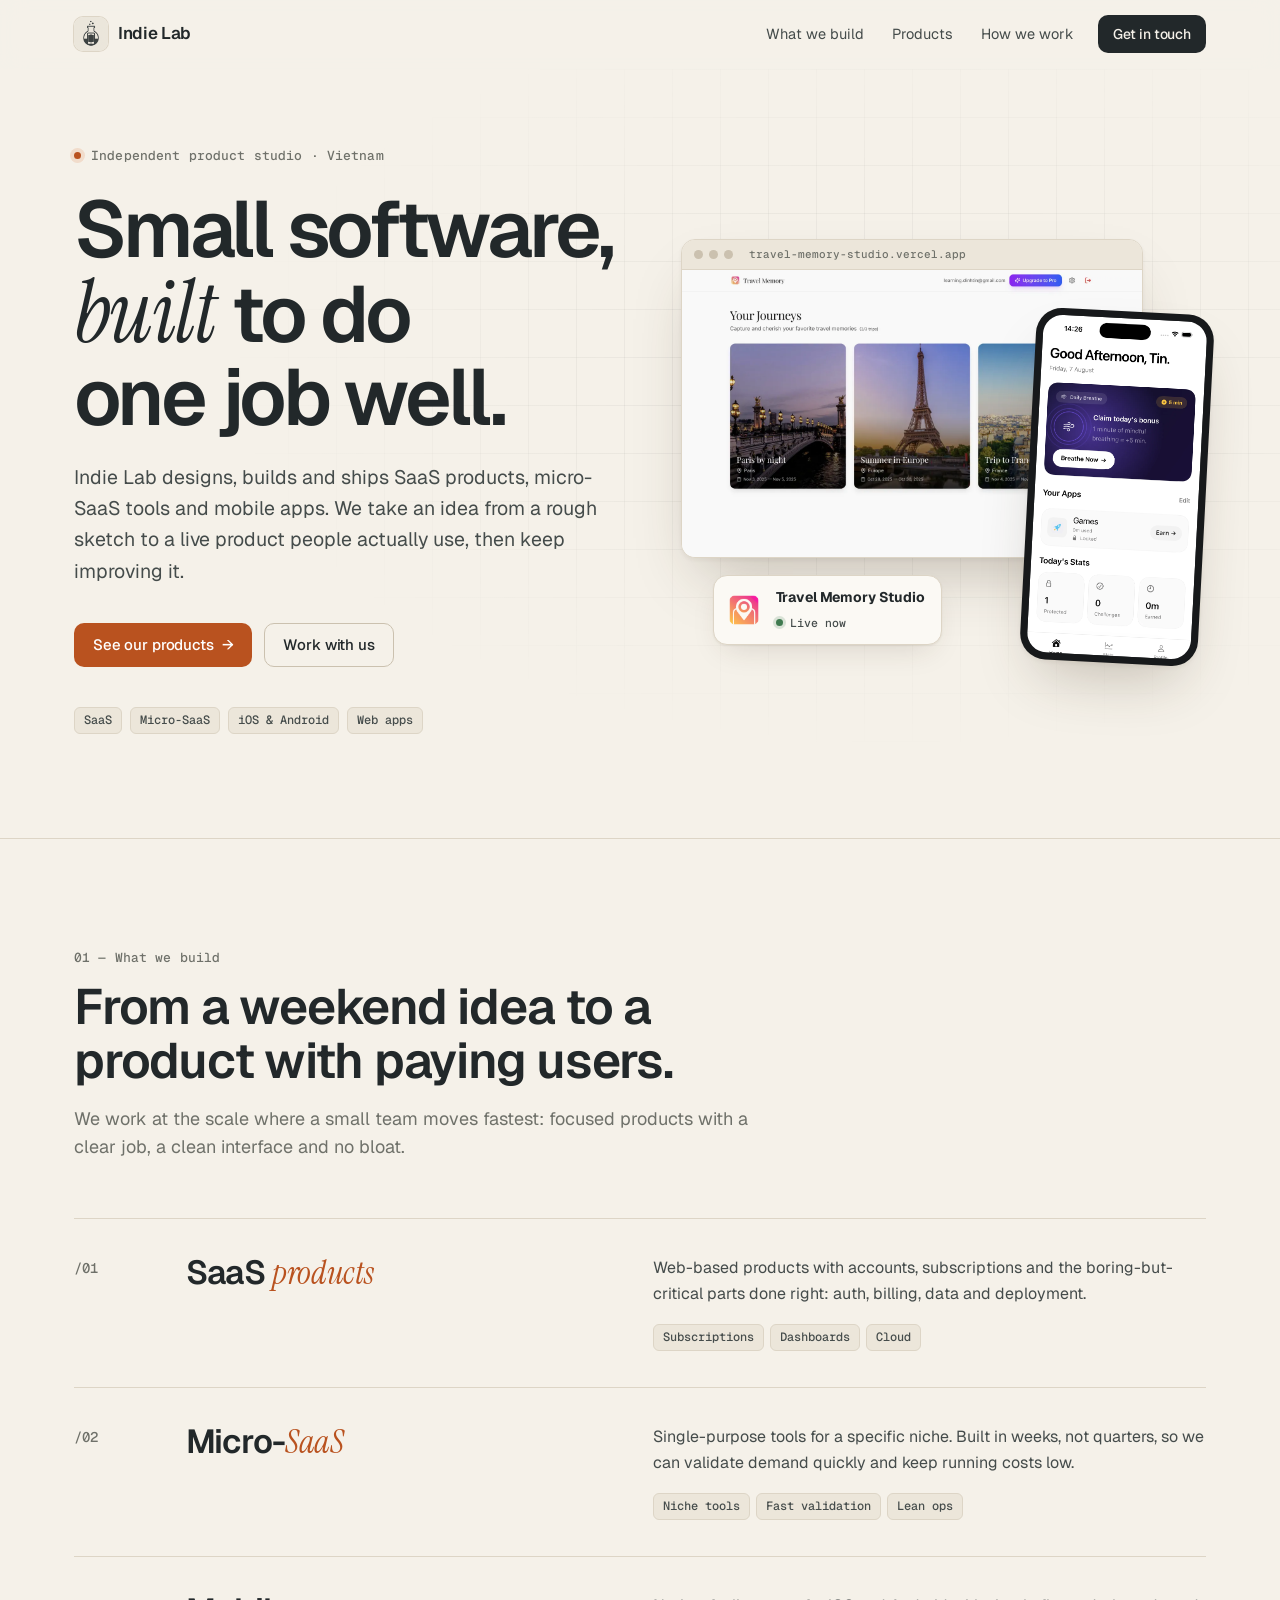
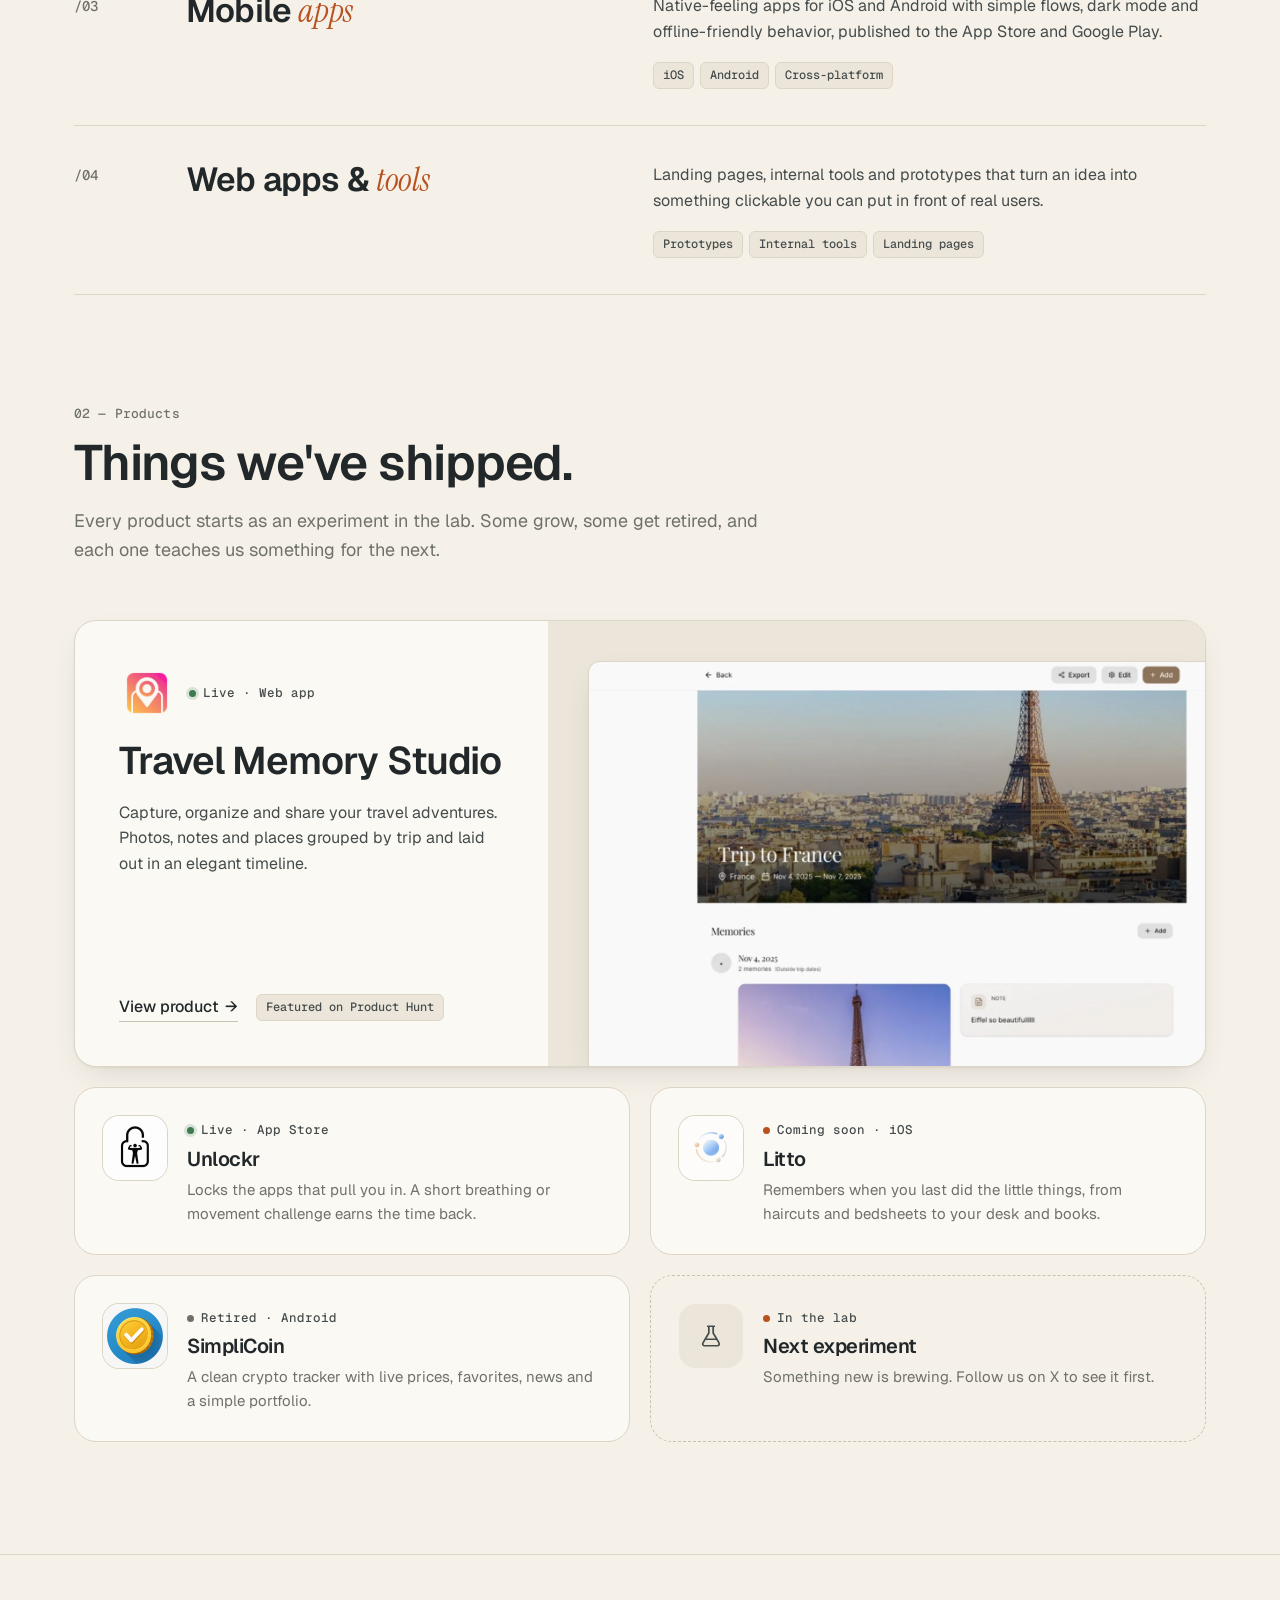
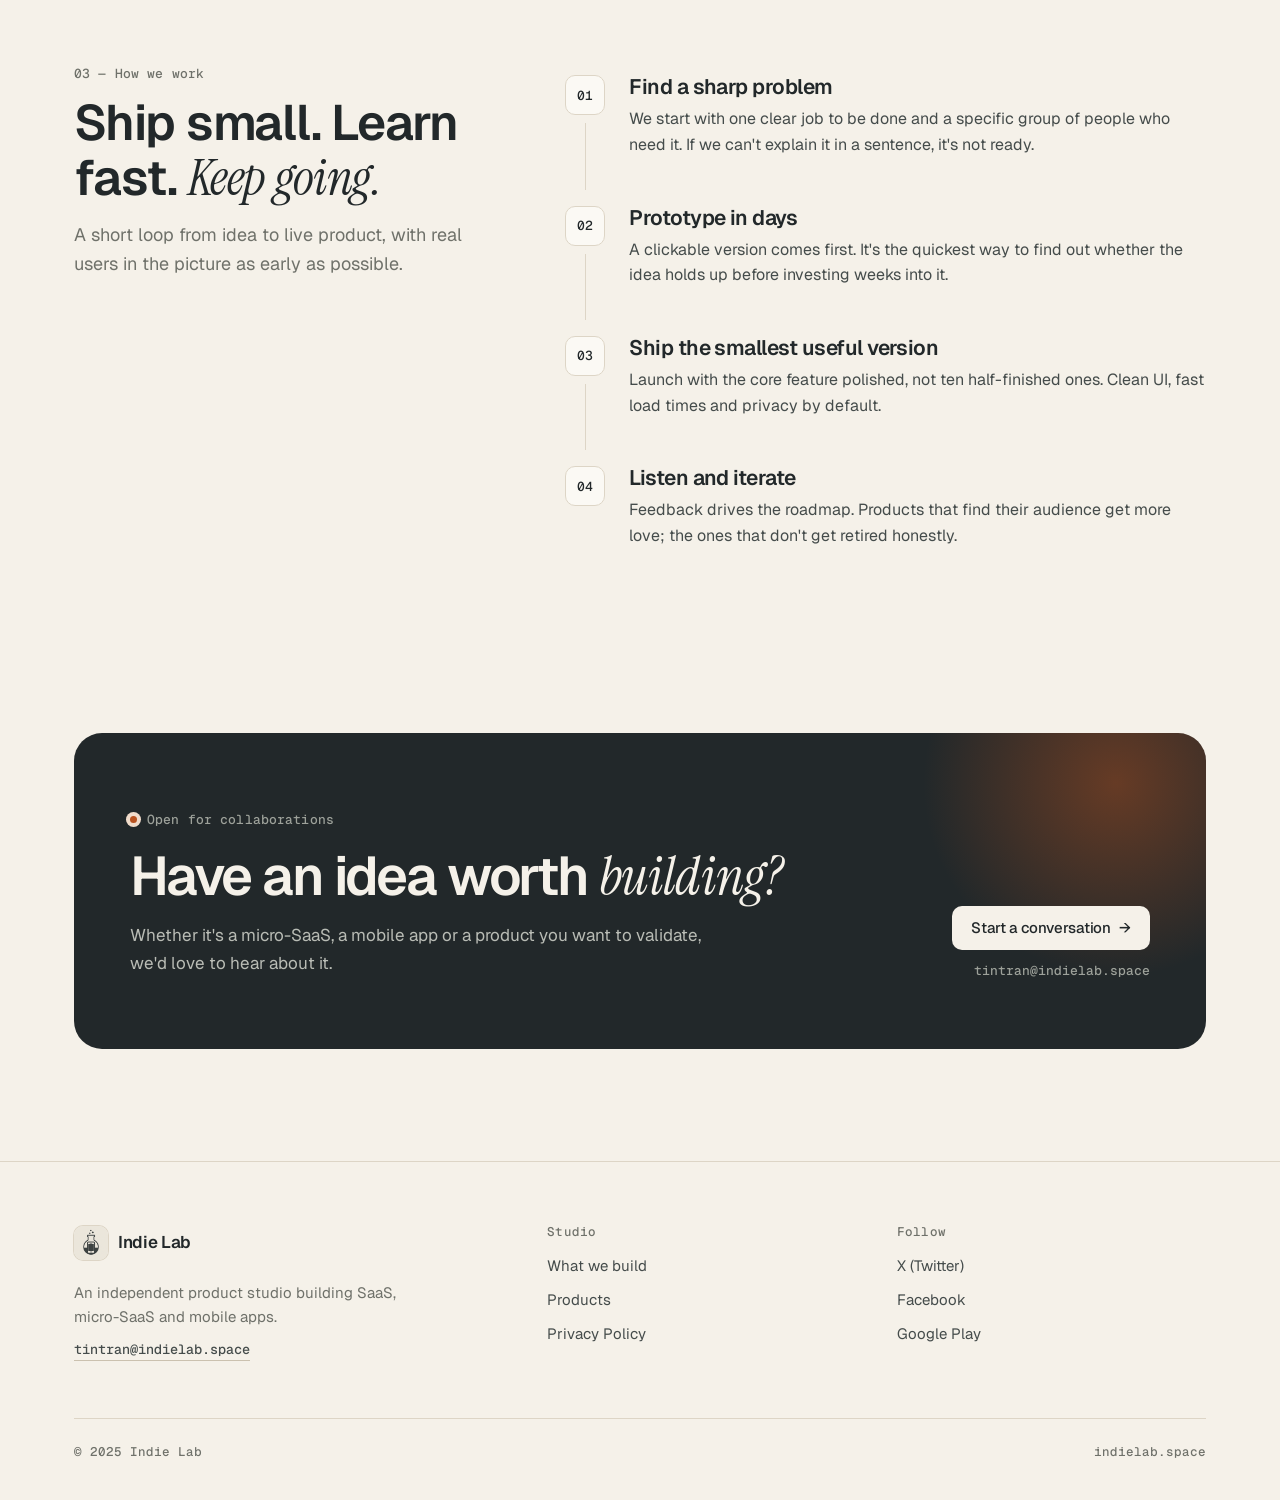
==== commit 033d9edd: "Compress site images for faster loading - Resize brand and app icons to 256px - Serve Travel Memory " ====
--- a/index.html
+++ b/index.html
@@ -75,7 +75,7 @@
             <div class="window-bar">
               <span></span><span></span><span></span><small>travel-memory-studio.vercel.app</small>
             </div>
-            <img src="/images/travel-memory-studio/screenshots/0B77A373-2F72-4C60-94D4-BD437EB1A4AD.png" alt="">
+            <img src="/images/travel-memory-studio/screenshots/0B77A373-2F72-4C60-94D4-BD437EB1A4AD.webp" alt="">
           </div>
           <div class="phone">
             <img src="/images/unlockr/screenshots/home.webp" alt="">
@@ -173,7 +173,7 @@
             </div>
           </div>
           <div class="feature-media">
-            <img src="/images/travel-memory-studio/screenshots/EC80188B-14FF-4B1F-B94F-28E29C2C4F31_1_105_c.jpeg"
+            <img src="/images/travel-memory-studio/screenshots/EC80188B-14FF-4B1F-B94F-28E29C2C4F31_1_105_c.webp"
               alt="Travel Memory Studio trip page with a cover photo of Paris and a memories timeline" loading="lazy">
           </div>
         </a>
